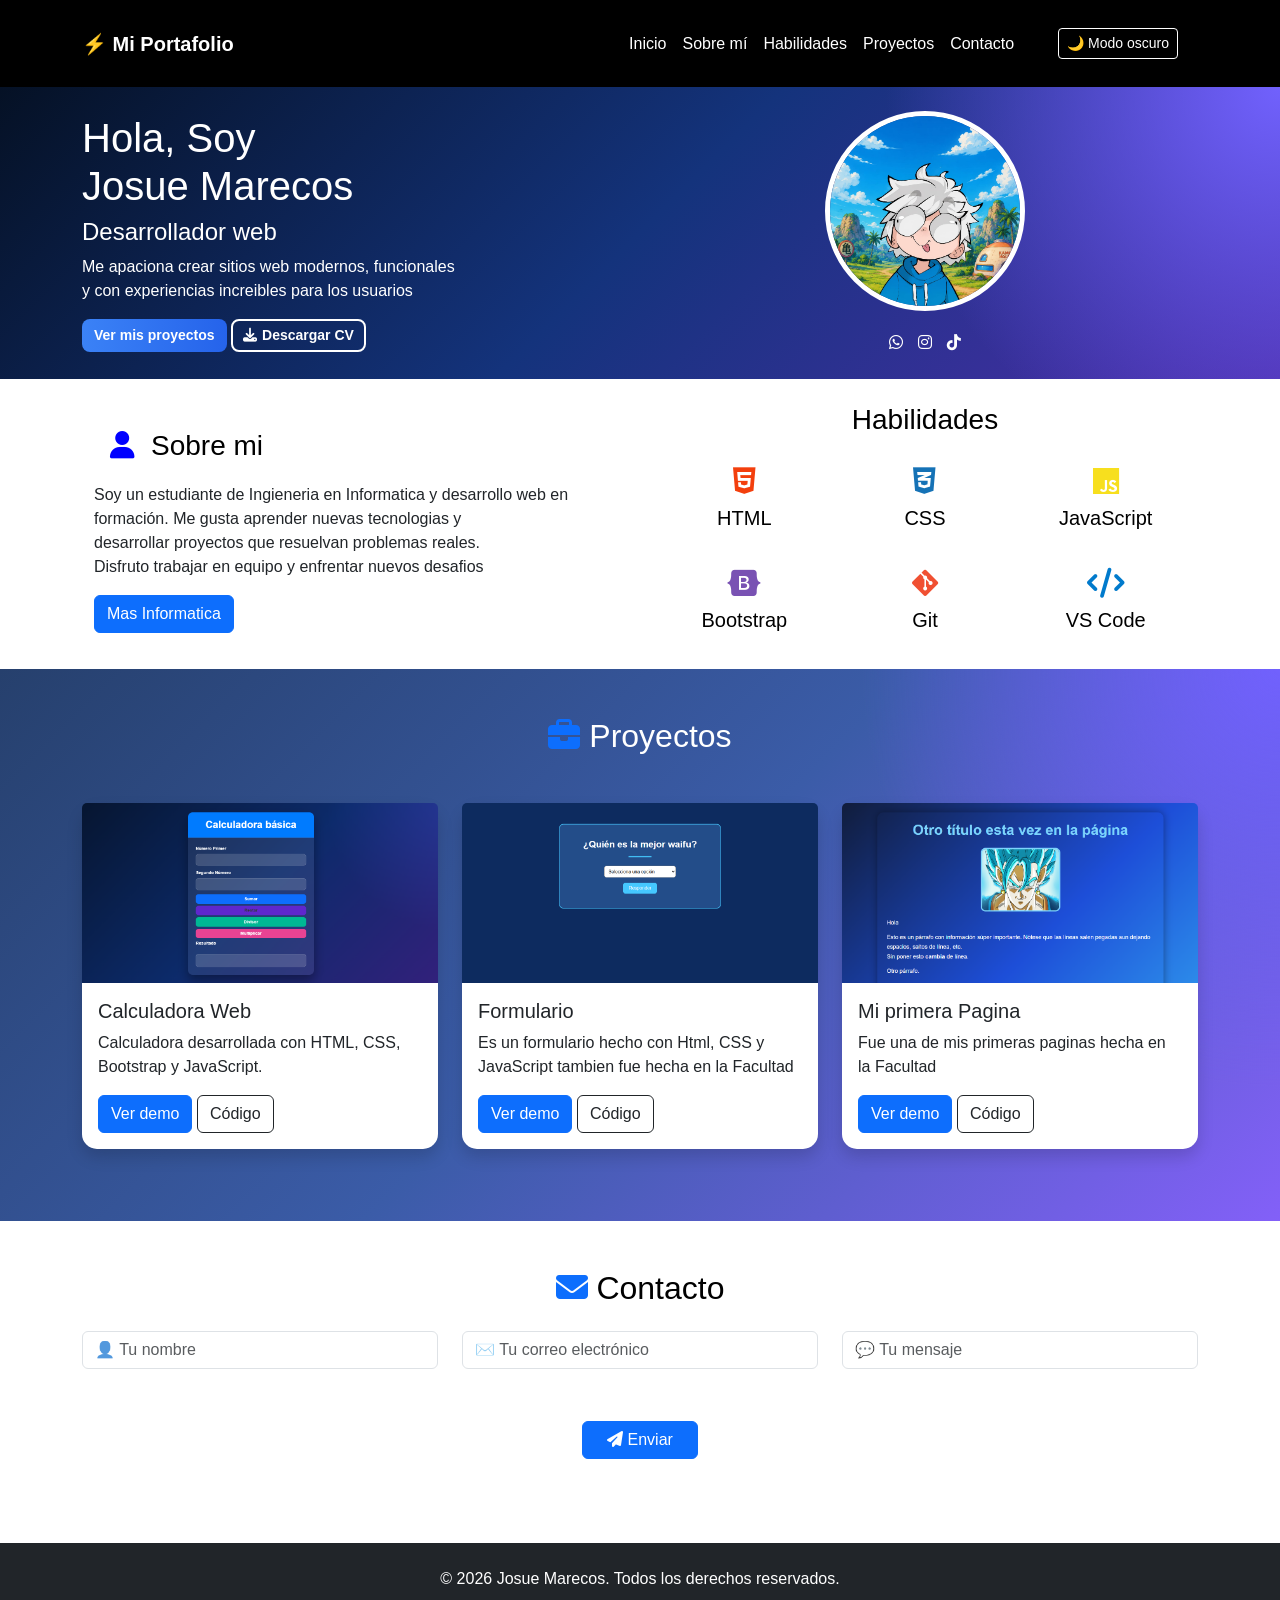
==== index.html @ 2821d702 "Add files via upload" ====
<!DOCTYPE html>
<html lang="es">

<head>
    <meta charset="UTF-8">
    <meta name="viewport" content="width=device-width, initial-scale=1.0">
    <title>Mi Portafolio</title>
    <!-- Bootstrap -->
    <link href="https://cdn.jsdelivr.net/npm/bootstrap@5.3.7/dist/css/bootstrap.min.css" rel="stylesheet">
    <!--CSS-->
    <link rel="stylesheet" href="color.css">
    <!--Font Aweso para llamar a los iconos-->
    <link rel="stylesheet" href="https://cdnjs.cloudflare.com/ajax/libs/font-awesome/6.7.2/css/all.min.css">
</head>

<body>

    <header>
        <nav class="navbar navbar-expand-lg">
            <div class="container">

                <a class="navbar-brand" href="#">
                    ⚡ Mi Portafolio
                </a>

                <button class="navbar-toggler bg-light" type="button" data-bs-toggle="collapse" data-bs-target="#menu">
                    <span class="navbar-toggler-icon"></span>
                </button>

                <div class="collapse navbar-collapse justify-content-end" id="menu">
                    <ul class="navbar-nav align-items-center">
                        <li class="nav-item">
                            <a class="nav-link" href="#inicio">Inicio</a>
                        </li>
                        <li class="nav-item">
                            <a class="nav-link" href="#sobre-mi">Sobre mí</a>
                        </li>
                        <li class="nav-item">
                            <a class="nav-link" href="#habilidades">Habilidades</a>
                        </li>
                        <li class="nav-item">
                            <a class="nav-link" href="#proyectos">Proyectos</a>
                        </li>
                        <li class="nav-item">
                            <a class="nav-link" href="#contacto">Contacto</a>
                        </li>
                        <li class="nav-item ms-3">
                            <button onclick="cambiarModo()" id="btnModo"  class="btn btn-darkmode btn-sm">
                                🌙 Modo oscuro
                            </button>
                        </li>
                    </ul>
                </div>

            </div>
        </nav>
    </header>


    <!--Main-->
    <main>
        <section id="pinicio">
            <div class="container">
                <div class="row align-items-center main">

                    <!--Presentación-->
                    <div class="col-md-6 text-white">
                        <h1> Hola, Soy <br>Josue Marecos</h1>
                        <h4>Desarrollador web</h4>
                        <p>Me apaciona crear sitios web modernos, funcionales <br>y con experiencias increibles para los
                            usuarios</p>
                        <div>
                            <a href="#" class="btn-proyecto">Ver mis proyectos</a>
                            <a class="btn-cv"><i class="fa fa-download"></i>Descargar CV</a>
                        </div>
                    </div>

                    <!--Foto de perfil-->
                    <div class="col-md-6 text-center p-4 ">
                        <!-- Foto de perfil -->
                        <img src="Imagenes/Perfil.jpeg" class="img-fluid-rounded-circle foto" width="250" alt="foto">
                        <!-- Redes sociales -->
                        <div class="redes">
                            <a href="https://wa.me/595XXXXXXXXX" target="_blank">
                                <i class="fab fa-whatsapp"></i>
                            </a>

                            <a href="https://www.instagram.com/tuusuario" target="_blank">
                                <i class="fab fa-instagram"></i>
                            </a>

                            <a href="https://www.tiktok.com/@tuusuario" target="_blank">
                                <i class="fab fa-tiktok"></i>
                            </a>

                        </div>
                    </div>
                </div>
            </div>
        </section>

        <!--Sobre Mi y Habilidades-->
        <section>
             <div class="container">
                <div class="row align-items-center main">
                    <!--Sobre Mi-->
                    <div class="col-md-6 p-4 sobre">
                        <h3 id="sobre-mi"><i class="fa fa-user m-3"></i>Sobre mi</h3>
                        <p class="text-dark">Soy un estudiante de Ingieneria en Informatica y desarrollo web en formación. Me gusta
                            aprender nuevas tecnologias y<br> desarrollar proyectos que resuelvan problemas reales.<br>
                            Disfruto trabajar en equipo y enfrentar nuevos desafios</p>
                        <a href="#" class="btn btn-primary">Mas Informatica</a>
                    </div>

                    <!--Habilidades-->
                    <div class="col-md-6 p-4">
                        <h3 class="text-center mb-4" id="habilidades">Habilidades</h3>

                        <div class="contenedor-habilidades">

                            <div class="card-habilidad">
                                <i class="fab fa-html5 html"></i>
                                <h5>HTML</h5>
                            </div>

                            <div class="card-habilidad">
                                <i class="fab fa-css3-alt css"></i>
                                <h5>CSS</h5>
                            </div>

                            <div class="card-habilidad">
                                <i class="fab fa-js js"></i>
                                <h5>JavaScript</h5>
                            </div>

                            <div class="card-habilidad">
                                <i class="fab fa-bootstrap bootstrap"></i>
                                <h5>Bootstrap</h5>
                            </div>

                            <div class="card-habilidad">
                                <i class="fab fa-git-alt git"></i>
                                <h5>Git</h5>
                            </div>

                            <div class="card-habilidad">
                                <i class="fas fa-code vscode"></i>
                                <h5>VS Code</h5>
                            </div>

                        </div>

                    </div>


                </div>
            </div>
        </section>

        <!--Proyectos-->
        <section id="proyectos" class="py-5">
            <div class="container">
                <h2 class="text-center mb-5 text-white">
                    <i class="fa fa-briefcase text-primary"></i> Proyectos
                </h2> 
                <div class="row">

                    <div class="col-md-4 mb-4">
                        <div class="card shadow">
                            <img src="Imagenes/Calculaodra.png" alt="Imagen aleatoria" class="card-img-top"
                                alt="Proyecto">
                            <div class="card-body">
                                <h5 class="card-title">Calculadora Web</h5>
                                <p class="card-text">
                                    Calculadora desarrollada con HTML, CSS, Bootstrap y JavaScript.
                                </p>

                                <a href="Facultad programacion/Calculadora.html" class="btn btn-primary">Ver demo</a>
                                <a href="#" class="btn btn-outline-dark">Código</a>
                            </div>
                        </div>
                    </div>

                    <div class="col-md-4 mb-4">
                        <div class="card shadow">
                            <img src="Imagenes/Formulario.png" alt="Imagen aleatoria" class="card-img-top"
                                alt="Proyecto">
                            <div class="card-body">
                                <h5 class="card-title"> Formulario</h5>
                                <p class="card-text">
                                   Es un formulario hecho con Html, CSS y JavaScript tambien fue hecha en la Facultad 
                                </p>

                                <a href="Programacion3 H/Clase1/index2.html" class="btn btn-primary">Ver demo</a>
                                <a href="#" class="btn btn-outline-dark">Código</a>
                            </div>
                        </div>
                    </div>

                    <div class="col-md-4 mb-4">
                        <div class="card shadow">
                            <img src="Imagenes/Pagina.png" alt="Imagen aleatoria" class="card-img-top"
                                alt="Proyecto">
                            <div class="card-body">
                                <h5 class="card-title">Mi primera Pagina</h5>
                                <p class="card-text">
                                   Fue una de mis primeras paginas hecha en la Facultad
                                </p>

                                <a href="Programacion3 H/Tarea1/Ejer.html" class="btn btn-primary">Ver demo</a>
                                <a href="#" class="btn btn-outline-dark">Código</a>
                            </div>
                        </div>
                    </div>

                </div>
            </div>
        </section>

        <!--Formulario-->
        <section id="contacto" class="py-5">
            <div class="container">

                <h2 class="text-center mb-4">
                    <i class="fa fa-envelope text-primary"></i> Contacto
                </h2>
                <form>
                    <div class="row">

                        <div class="col-md-4 mb-3">
                            <input type="text" id="nombre" class="form-control" placeholder="👤 Tu nombre">
                        </div>

                        <div class="col-md-4 mb-3">
                            <input type="email" id="correo" class="form-control" placeholder="✉️ Tu correo electrónico">
                        </div>

                        <div class="col-md-4 mb-3">
                            <textarea class="form-control" id="mensaje" rows="1" style="height: 38px; resize: none;"
                                placeholder="💬 Tu mensaje"></textarea>
                        </div>
                    </div>

                        <div id="resultado" class="col-md-12 text-center p-3" >
                            <button onclick="enviarFormulario()" type="submit" class="btn btn-primary px-4">
                                <i class="fa fa-paper-plane"></i> Enviar
                            </button>
                        </div>
                    
                </form>

            </div>
        </section>

    </main>





    <!--Footer-->
    <footer class="bg-dark text-white text-center py-4">

        <div class="container">
            <p class="mb-0">
                © 2026 Josue Marecos. Todos los derechos reservados.
            </p>

        </div>

    </footer>



    <script src="https://cdn.jsdelivr.net/npm/jquery@3.5.1/dist/jquery.slim.min.js"
        integrity="sha384-DfXdz2htPH0lsSSs5nCTpuj/zy4C+OGpamoFVy38MVBnE+IbbVYUew+OrCXaRkfj"
        crossorigin="anonymous"></script>
    <script src="https://cdn.jsdelivr.net/npm/bootstrap@4.6.2/dist/js/bootstrap.bundle.min.js"
        integrity="sha384-Fy6S3B9q64WdZWQUiU+q4/2Lc9npb8tCaSX9FK7E8HnRr0Jz8D6OP9dO5Vg3Q9ct"
        crossorigin="anonymous"></script>
    <script src="java.js"></script>
</body>

</html>
---- color.css ----
/* ==================================================
                BARRA DE NAVEGACIÓN
================================================== */

/* Cambia el color de fondo de la barra de navegación */
.navbar{
    background-color: #000000;
}

/* Da color blanco y negrita al nombre/logo */
.navbar-brand{
    color: white !important;
    font-weight: bold;
}

/* Color blanco para todos los enlaces del menú */
.nav-link{
    color: white !important;
    transition: .3s; /* Hace suave el cambio de color */
}

/* Cambia el color del enlace cuando el mouse pasa encima */
.nav-link:hover{
    color: #4f8cff !important;
}

/* Botón para activar el modo oscuro */
.btn-darkmode{
    border: 1px solid white;
    color: white;
}

/* Cambia el estilo del botón al pasar el mouse */
.btn-darkmode:hover{
    background: white;
    color: black;
}


/* ==================================================
                  FOTO DE PERFIL
================================================== */

/* Convierte la imagen en un círculo */
.foto{
    width: 200px;
    height: 200px;
    border-radius: 50%; /* Hace la imagen redonda */
    border: 5px solid white; /* Agrega un borde blanco */
    object-fit: cover; /* Evita que la imagen se deforme */
}


/* ==================================================
                  REDES SOCIALES
================================================== */

/* Organiza los iconos horizontalmente */
.redes{
    display: flex;
    justify-content: center; /* Centra los iconos */
    gap: 15px; /* Espacio entre ellos */
    margin-top: 20px;
}

/* Color de los iconos de Font Awesome */
.fab{
    color: white;
}

/* Diseño de cada icono */
.icono{
    width: 45px;
    height: 45px;
    background: #2d2d2d;
    border-radius: 50%; /* Forma circular */
    display: flex;
    justify-content: center;
    align-items: center;
    color: white;
    text-decoration: none;
    font-size: 20px;
    transition: .3s;
}

/* Animación al pasar el mouse */
.icono:hover{
    background: #1a0b44;
    transform: translateY(-5px); /* Lo mueve hacia arriba */
}


/* ==================================================
                SECCIÓN DE INICIO
================================================== */

/* Fondo degradado de la sección principal */
#pinicio{
    background:
    radial-gradient(circle at top right,
    rgb(113,97,253), transparent 30%),
    linear-gradient(135deg,#051125,#14337c,#4b2eaa);
}

/* Color blanco para algunos iconos */
.fa{
    color: white;
}


/* ==================================================
                  BOTONES
================================================== */

/* Botón de proyectos */
.btn-proyecto{
    background: linear-gradient(90deg,#3b82f6,#2563eb);
    color: white;
    border: none;
    padding: 6px 12px;
    border-radius: 8px;
    font-size: 14px;
    font-weight: 600;
    text-decoration: none;
    display: inline-flex;
    align-items: center;
    gap: 5px;
    transition: .3s;
}

/* Efecto al pasar el mouse */
.btn-proyecto:hover{
    transform: translateY(-3px);
    box-shadow: 0 8px 20px rgba(59,130,246,.4);
}

/* Botón para descargar CV */
.btn-cv{
    background: transparent;
    color: white;
    border: 2px solid white;
    padding: 4px 10px;
    border-radius: 8px;
    font-size: 14px;
    font-weight: 600;
    text-decoration: none;
    display: inline-flex;
    align-items: center;
    gap: 5px;
    transition: .3s;
}

/* Cambia de color al pasar el mouse */
.btn-cv:hover{
    background: white;
    color: #1e3a8a;
}


/* Icono de usuario */
.fa-user{
    color: blue;
}


/* ==================================================
                  HABILIDADES
================================================== */

/* Organiza las tarjetas en tres columnas */
.contenedor-habilidades{
    display: grid;
    grid-template-columns: repeat(3,1fr);
    gap: 20px;
}

/* Diseño de cada tarjeta */
.card-habilidad{
    background: white;
    border-radius: 15px;
    padding: 5px;
    text-align: center;
    box-shadow: 0 5px 15px rgba(255,255,255,.15);
    transition: .3s;
}

/* Animación al pasar el mouse */
.card-habilidad:hover{
    transform: translateY(-5px);
}

/* Tamaño del icono */
.card-habilidad i{
    font-size: 30px;
    margin-bottom: 10px;
}

/* Colores para cada tecnología */
.html{ color:#f33f0d; }
.css{ color:#1572B6; }
.js{ color:#F7DF1E; }
.bootstrap{ color:#7952B3; }
.git{ color:#F05032; }
.vscode{ color:#007ACC; }


/* ==================================================
                  PROYECTOS
================================================== */

/* Fondo degradado */
#proyectos{
    background:
    radial-gradient(circle at top right,
    rgb(113,97,253), transparent 30%),
    linear-gradient(135deg,#26406d,#3b5ca8,#8360f8);
}

/* Diseño general de las tarjetas */
.card{
    border: none;
    border-radius: 15px;
    transition: .3s;
}

/* Levanta la tarjeta */
.card:hover{
    transform: translateY(-8px);
}

/* Ajusta las imágenes */
.card img{
    height: 180px;
    object-fit: cover;
}


/* ==================================================
                    FOOTER
================================================== */

/* Elimina el subrayado */
footer a{
    text-decoration: none;
    transition: .3s;
}

/* Cambia el color del enlace */
footer a:hover{
    color:#4f8cff !important;
}


/* ==================================================
              CONFIGURACIÓN GENERAL
================================================== */

/* Estilo normal del body */
body{
    background-color: white;
    color: black;
    transition: .3s; /* Hace suave el cambio de tema */
    font-family: Arial, sans-serif;
}

/* Estilo de todos los botones */
button{
    padding:10px 20px;
    cursor:pointer;
    margin:20px;
}


/* ==================================================
                MODO OSCURO
================================================== */

/* Se activa cuando JavaScript agrega la clase dark-mode */
body.dark-mode{
    background:#121212;
    color:white;
}


/* ---------------- Header ---------------- */

/* Cambia el fondo del encabezado */
body.dark-mode header,
body.dark-mode .navbar{
    background:#000 !important;
}


/* ---------------- Secciones ---------------- */

/* Cambia el fondo de todas las secciones */
body.dark-mode section{
    background:#181818 !important;
}


/* Fondo de la sección principal */
body.dark-mode .main{
    background:
    linear-gradient(135deg,#111,#1a1a1a,#222) !important;
}


/* ---------------- Textos ---------------- */

/* Cambia todos los textos a blanco */
body.dark-mode h1,
body.dark-mode h2,
body.dark-mode h3,
body.dark-mode h4,
body.dark-mode h5,
body.dark-mode p,
body.dark-mode a,
body.dark-mode span{
    color:white !important;
}


/* ---------------- Habilidades ---------------- */

/* Cambia el color de las tarjetas */
body.dark-mode .card-habilidad{
    background:#2b2b2b !important;
    color:white !important;
    border:1px solid #555;
}

/* Mantiene el título blanco */
body.dark-mode .card-habilidad h5{
    color:white !important;
}


/* ---------------- Proyectos ---------------- */

/* Cambia el fondo de las tarjetas */
body.dark-mode .card{
    background:#2b2b2b !important;
    border:1px solid #555;
}

/* Fondo del cuerpo de la tarjeta */
body.dark-mode .card-body{
    background:#2b2b2b !important;
}

/* Color del título y descripción */
body.dark-mode .card-title,
body.dark-mode .card-text{
    color:white !important;
}


/* ---------------- Botones ---------------- */

/* Botón Bootstrap Outline */
body.dark-mode .btn-outline-dark{
    color:white !important;
    border-color:white !important;
}

/* Efecto al pasar el mouse */
body.dark-mode .btn-outline-dark:hover{
    background:white !important;
    color:black !important;
}


/* ---------------- Formulario ---------------- */

/* Cambia el fondo de los campos */
body.dark-mode .form-control{
    background:#2b2b2b !important;
    color:white !important;
    border:1px solid #666;
}

/* Color del placeholder */
body.dark-mode .form-control::placeholder{
    color:#cfcfcf !important;
}


/* ---------------- Footer ---------------- */

/* Cambia el fondo y texto del footer */
body.dark-mode footer{
    background:#000 !important;
    color:white;
}

/* todas las tarjetas del mismo tamaño */
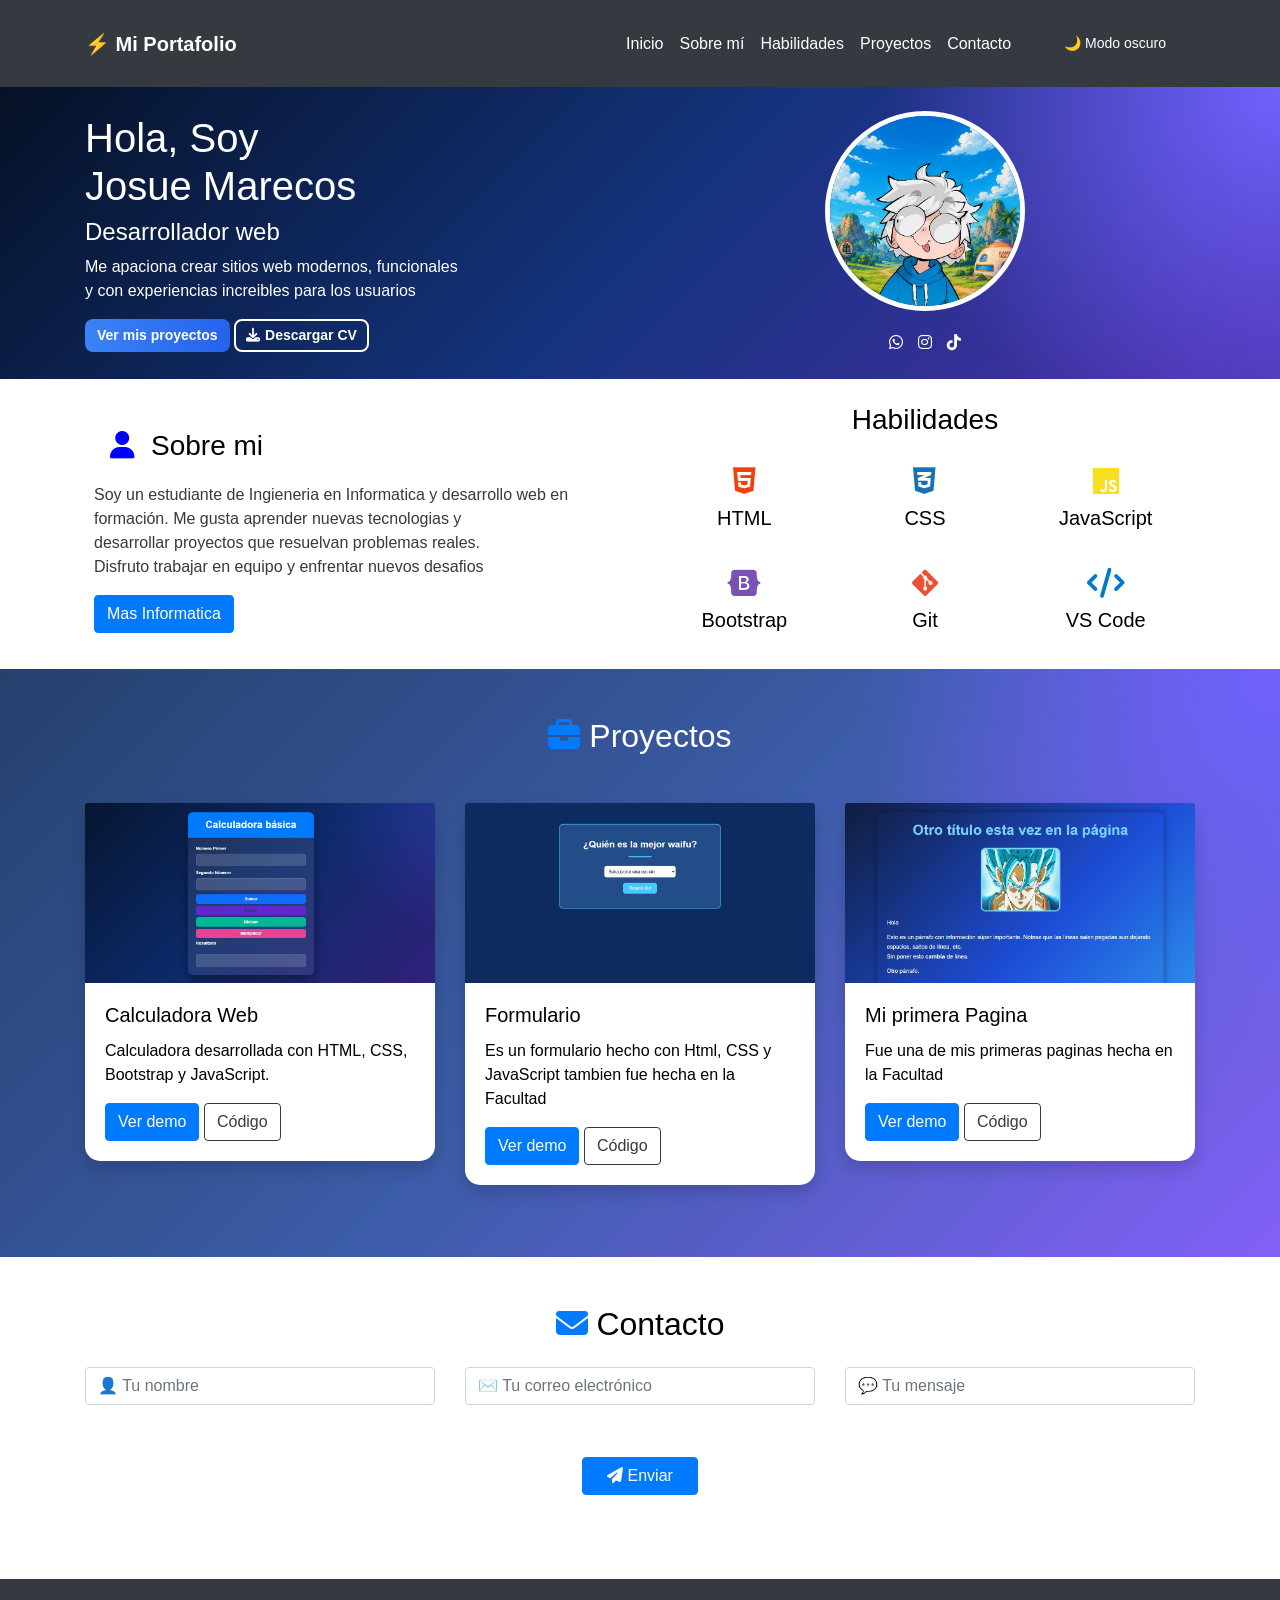
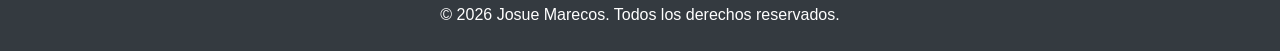
==== commit a1a280dc: "Add files via upload" ====
--- a/index.html
+++ b/index.html
@@ -6,7 +6,7 @@
     <meta name="viewport" content="width=device-width, initial-scale=1.0">
     <title>Mi Portafolio</title>
     <!-- Bootstrap -->
-    <link href="https://cdn.jsdelivr.net/npm/bootstrap@5.3.7/dist/css/bootstrap.min.css" rel="stylesheet">
+   <link rel="stylesheet" href="https://cdn.jsdelivr.net/npm/bootstrap@4.6.2/dist/css/bootstrap.min.css" integrity="sha384-xOolHFLEh07PJGoPkLv1IbcEPTNtaed2xpHsD9ESMhqIYd0nLMwNLD69Npy4HI+N" crossorigin="anonymous">
     <!--CSS-->
     <link rel="stylesheet" href="color.css">
     <!--Font Aweso para llamar a los iconos-->
@@ -16,45 +16,59 @@
 <body>
 
     <header>
-        <nav class="navbar navbar-expand-lg">
-            <div class="container">
-
-                <a class="navbar-brand" href="#">
-                    ⚡ Mi Portafolio
-                </a>
-
-                <button class="navbar-toggler bg-light" type="button" data-bs-toggle="collapse" data-bs-target="#menu">
-                    <span class="navbar-toggler-icon"></span>
-                </button>
-
-                <div class="collapse navbar-collapse justify-content-end" id="menu">
-                    <ul class="navbar-nav align-items-center">
-                        <li class="nav-item">
-                            <a class="nav-link" href="#inicio">Inicio</a>
-                        </li>
-                        <li class="nav-item">
-                            <a class="nav-link" href="#sobre-mi">Sobre mí</a>
-                        </li>
-                        <li class="nav-item">
-                            <a class="nav-link" href="#habilidades">Habilidades</a>
-                        </li>
-                        <li class="nav-item">
-                            <a class="nav-link" href="#proyectos">Proyectos</a>
-                        </li>
-                        <li class="nav-item">
-                            <a class="nav-link" href="#contacto">Contacto</a>
-                        </li>
-                        <li class="nav-item ms-3">
-                            <button onclick="cambiarModo()" id="btnModo"  class="btn btn-darkmode btn-sm">
-                                🌙 Modo oscuro
-                            </button>
-                        </li>
-                    </ul>
-                </div>
-
-            </div>
-        </nav>
-    </header>
+      <nav class="navbar navbar-expand-lg navbar-dark bg-dark">
+    <div class="container">
+
+        <a class="navbar-brand" href="#">
+            ⚡ Mi Portafolio
+        </a>
+
+        <!-- BOTÓN HAMBURGUESA -->
+        <button class="navbar-toggler" type="button"
+            data-toggle="collapse"
+            data-target="#navbarNav">
+
+            <span class="navbar-toggler-icon"></span>
+        </button>
+
+        <!-- MENÚ -->
+        <div class="collapse navbar-collapse justify-content-end" id="navbarNav">
+
+            <ul class="navbar-nav align-items-center">
+
+                <li class="nav-item">
+                    <a class="nav-link" href="#inicio">Inicio</a>
+                </li>
+
+                <li class="nav-item">
+                    <a class="nav-link" href="#sobre-mi">Sobre mí</a>
+                </li>
+
+                <li class="nav-item">
+                    <a class="nav-link" href="#habilidades">Habilidades</a>
+                </li>
+
+                <li class="nav-item">
+                    <a class="nav-link" href="#proyectos">Proyectos</a>
+                </li>
+
+                <li class="nav-item">
+                    <a class="nav-link" href="#contacto">Contacto</a>
+                </li>
+
+                <li class="nav-item ml-3">
+                    <button onclick="cambiarModo()" id="btnModo"
+                        class="btn btn-dark btn-sm">
+                        🌙 Modo oscuro
+                    </button>
+                </li>
+
+            </ul>
+
+        </div>
+
+    </div>
+</nav>
 
 
     <!--Main-->
@@ -272,13 +286,9 @@
 
 
 
-    <script src="https://cdn.jsdelivr.net/npm/jquery@3.5.1/dist/jquery.slim.min.js"
-        integrity="sha384-DfXdz2htPH0lsSSs5nCTpuj/zy4C+OGpamoFVy38MVBnE+IbbVYUew+OrCXaRkfj"
-        crossorigin="anonymous"></script>
-    <script src="https://cdn.jsdelivr.net/npm/bootstrap@4.6.2/dist/js/bootstrap.bundle.min.js"
-        integrity="sha384-Fy6S3B9q64WdZWQUiU+q4/2Lc9npb8tCaSX9FK7E8HnRr0Jz8D6OP9dO5Vg3Q9ct"
-        crossorigin="anonymous"></script>
-    <script src="java.js"></script>
+    <script src="https://cdn.jsdelivr.net/npm/jquery@3.5.1/dist/jquery.slim.min.js"></script>
+<script src="https://cdn.jsdelivr.net/npm/bootstrap@4.6.2/dist/js/bootstrap.bundle.min.js"></script>
+<script src="java.js"></script>
 </body>
 
 </html>
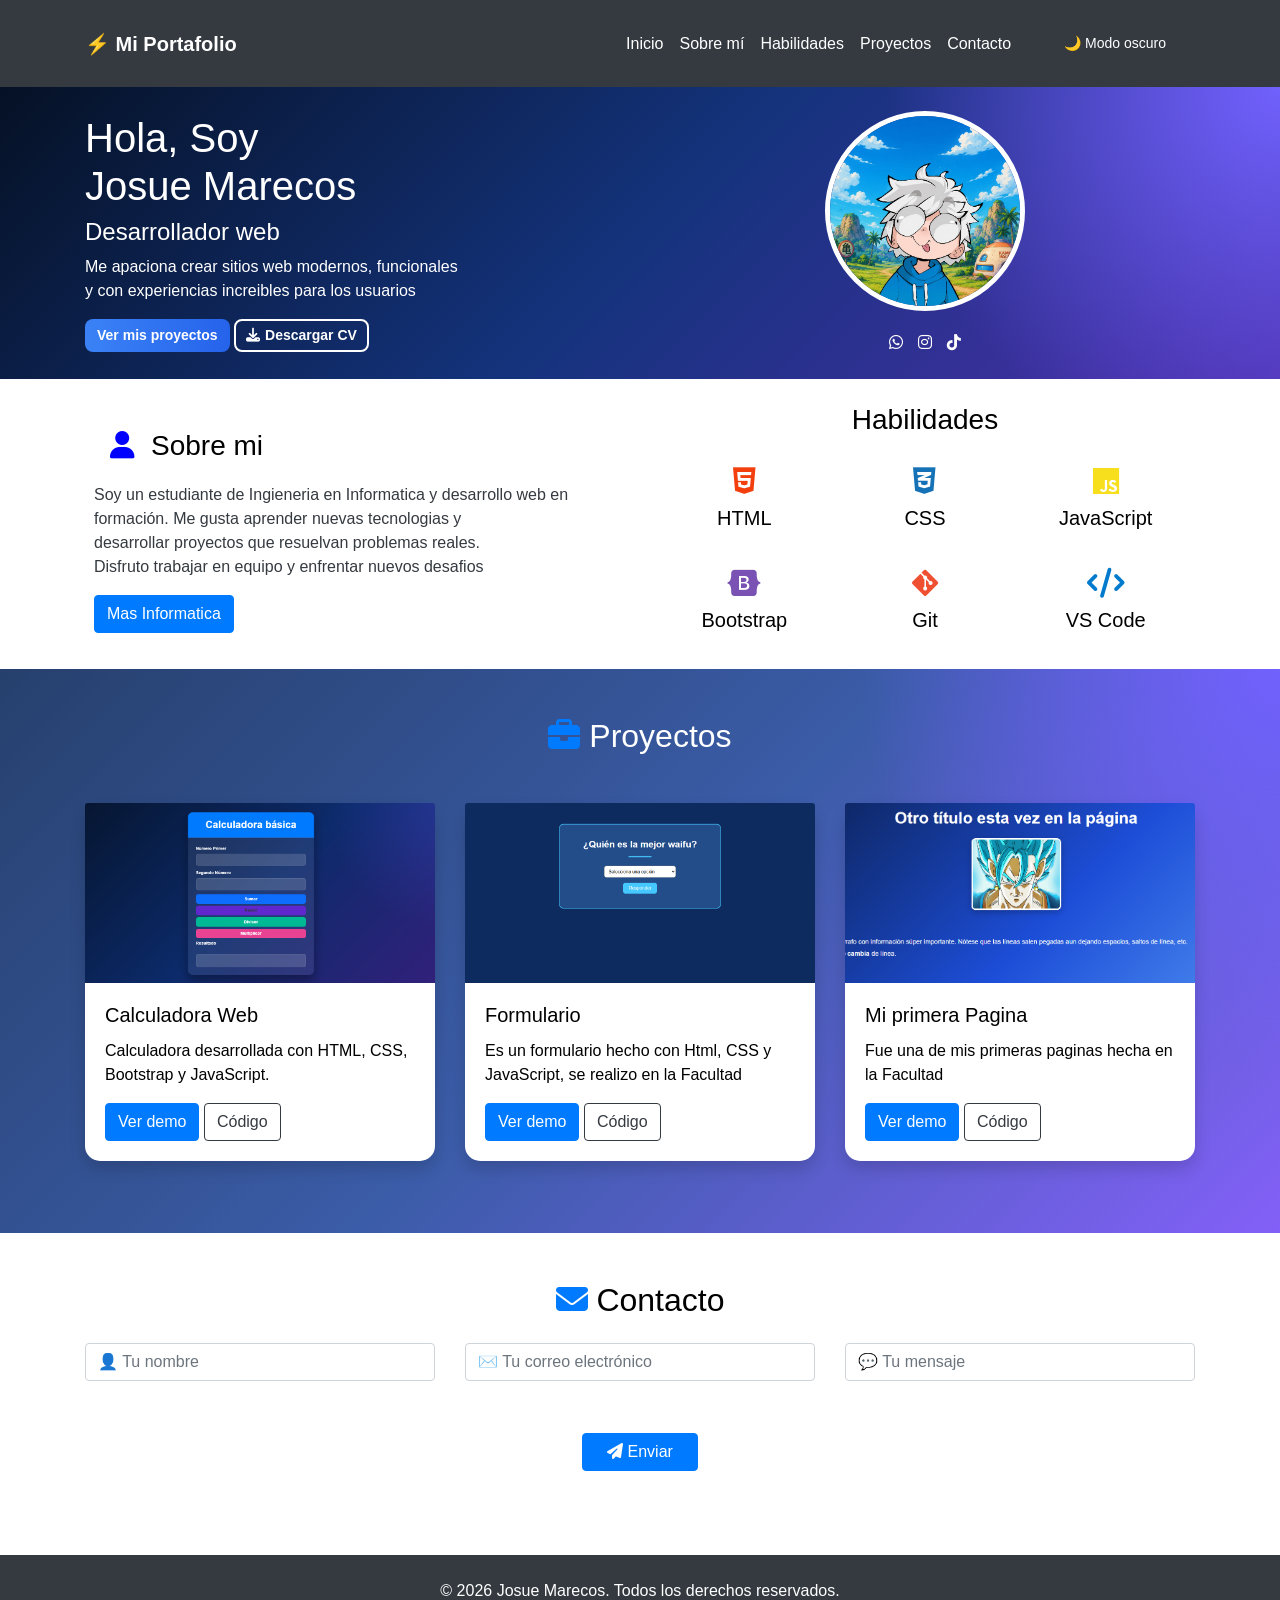
==== commit 493df8c4: "Add files via upload" ====
--- a/index.html
+++ b/index.html
@@ -23,7 +23,7 @@
             ⚡ Mi Portafolio
         </a>
 
-        <!-- BOTÓN HAMBURGUESA -->
+        <!-- BOTÓN  -->
         <button class="navbar-toggler" type="button"
             data-toggle="collapse"
             data-target="#navbarNav">
@@ -84,7 +84,7 @@
                         <p>Me apaciona crear sitios web modernos, funcionales <br>y con experiencias increibles para los
                             usuarios</p>
                         <div>
-                            <a href="#" class="btn-proyecto">Ver mis proyectos</a>
+                            <a href="#proyectos" class="btn-proyecto">Ver mis proyectos</a>
                             <a class="btn-cv"><i class="fa fa-download"></i>Descargar CV</a>
                         </div>
                     </div>
@@ -95,15 +95,15 @@
                         <img src="Imagenes/Perfil.jpeg" class="img-fluid-rounded-circle foto" width="250" alt="foto">
                         <!-- Redes sociales -->
                         <div class="redes">
-                            <a href="https://wa.me/595XXXXXXXXX" target="_blank">
+                            <a href="https://www.whatsapp.com/?lang=es" target="_blank">
                                 <i class="fab fa-whatsapp"></i>
                             </a>
 
-                            <a href="https://www.instagram.com/tuusuario" target="_blank">
+                            <a href="https://www.instagram.com/" target="_blank">
                                 <i class="fab fa-instagram"></i>
                             </a>
 
-                            <a href="https://www.tiktok.com/@tuusuario" target="_blank">
+                            <a href="https://www.tiktok.com/" target="_blank">
                                 <i class="fab fa-tiktok"></i>
                             </a>
 
@@ -190,7 +190,7 @@
                                 </p>
 
                                 <a href="Facultad programacion/Calculadora.html" class="btn btn-primary">Ver demo</a>
-                                <a href="#" class="btn btn-outline-dark">Código</a>
+                                <a href="https://github.com/josumarecos123-spec/josumarecos123-spec/tree/main/Facultad%20programacion" class="btn btn-outline-dark">Código</a>
                             </div>
                         </div>
                     </div>
@@ -202,11 +202,11 @@
                             <div class="card-body">
                                 <h5 class="card-title"> Formulario</h5>
                                 <p class="card-text">
-                                   Es un formulario hecho con Html, CSS y JavaScript tambien fue hecha en la Facultad 
+                                   Es un formulario hecho con Html, CSS y JavaScript, se realizo en la Facultad 
                                 </p>
 
                                 <a href="Programacion3 H/Clase1/index2.html" class="btn btn-primary">Ver demo</a>
-                                <a href="#" class="btn btn-outline-dark">Código</a>
+                                <a href="https://github.com/josumarecos123-spec/josumarecos123-spec/tree/main/Programacion3%20H/Clase1" class="btn btn-outline-dark">Código</a>
                             </div>
                         </div>
                     </div>
@@ -222,7 +222,7 @@
                                 </p>
 
                                 <a href="Programacion3 H/Tarea1/Ejer.html" class="btn btn-primary">Ver demo</a>
-                                <a href="#" class="btn btn-outline-dark">Código</a>
+                                <a href="https://github.com/josumarecos123-spec/josumarecos123-spec/tree/main/Programacion3%20H/Tarea1" class="btn btn-outline-dark">Código</a>
                             </div>
                         </div>
                     </div>
@@ -256,7 +256,7 @@
                     </div>
 
                         <div id="resultado" class="col-md-12 text-center p-3" >
-                            <button onclick="enviarFormulario()" type="submit" class="btn btn-primary px-4">
+                            <button onclick="enviarFormulario()" type="button" class="btn btn-primary px-4">
                                 <i class="fa fa-paper-plane"></i> Enviar
                             </button>
                         </div>
